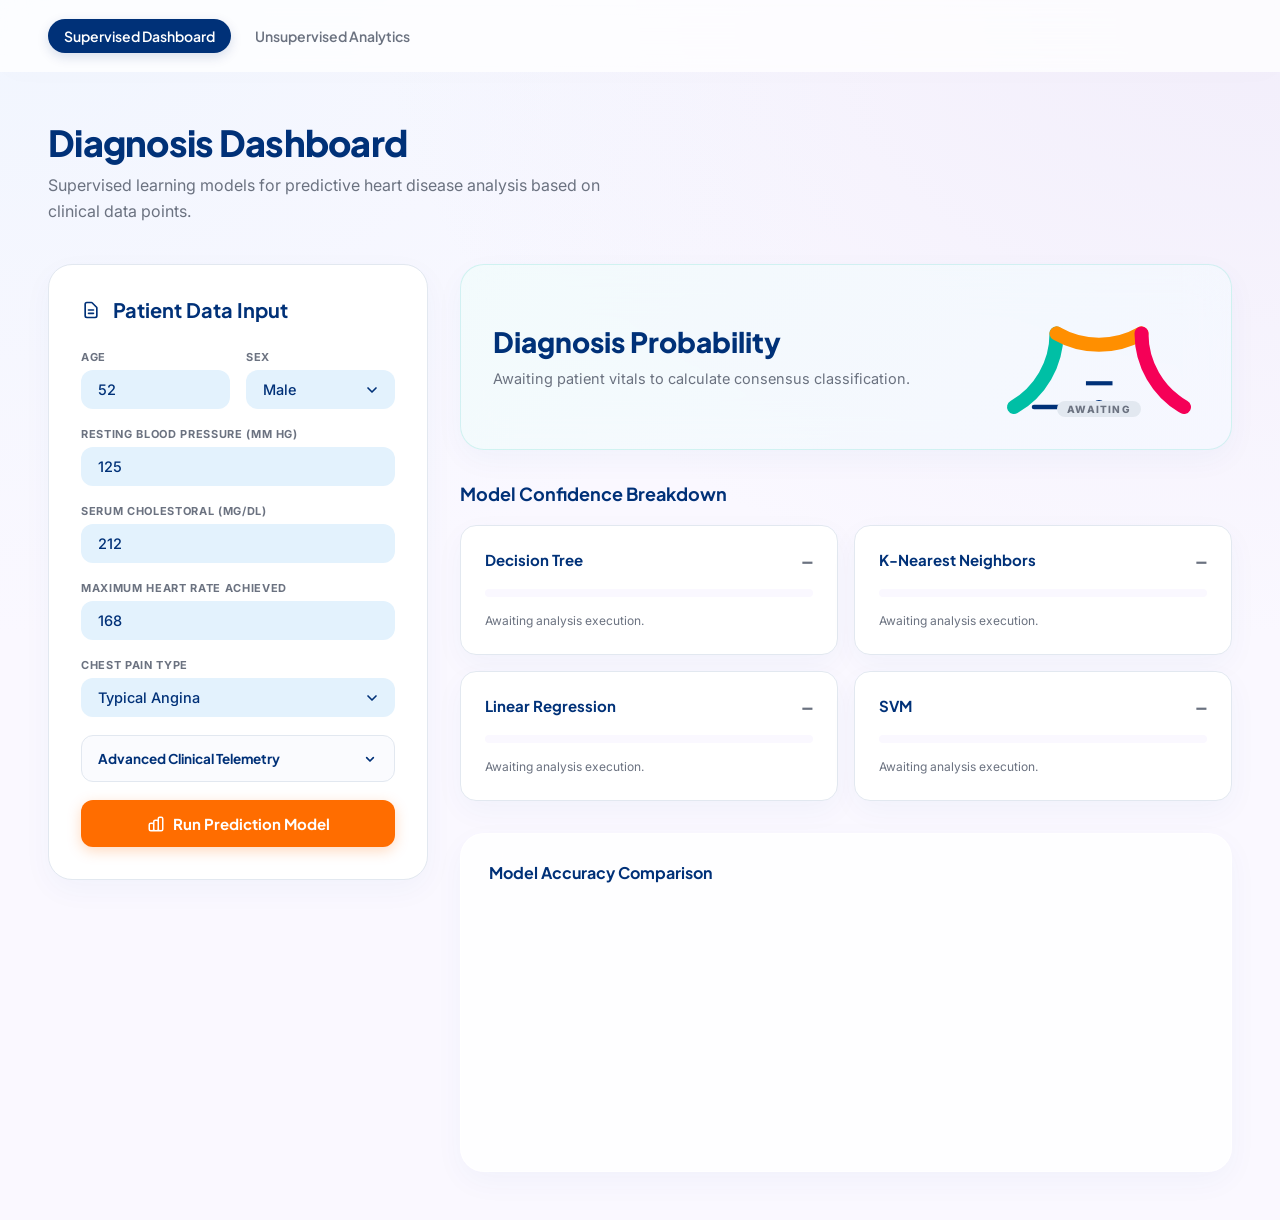
==== frontend/index.html @ 37432463 "Add heart disease prediction app with Linear Regression and redesigned frontend" ====
<!DOCTYPE html>
<html lang="en">
<head>
  <meta charset="UTF-8">
  <meta name="viewport" content="width=device-width, initial-scale=1.0">
  <title>Aura Health AI - MedInsight Clinical Analytics Suite</title>
  <!-- Google Fonts: Plus Jakarta Sans, Inter, Geist Mono -->
  <link rel="preconnect" href="https://fonts.googleapis.com">
  <link rel="preconnect" href="https://fonts.gstatic.com" crossorigin>
  <link href="https://fonts.googleapis.com/css2?family=Plus+Jakarta+Sans:wght@400;500;600;700;800&family=Inter:wght@400;500;600;700&family=Geist+Mono:wght@400;500;600;700&display=swap" rel="stylesheet">
  <link rel="stylesheet" href="style.css">
</head>
<body class="clean-room-bg">

  <!-- BEGIN: MainHeader -->
  <header class="site-header">
    <nav class="nav-container">

      <ul class="tabs" role="tablist">
        <li class="tab-item">
          <button class="tab-btn active" data-tab="predict" role="tab" aria-selected="true">
            Supervised Dashboard
          </button>
        </li>
        <li class="tab-item">
          <button class="tab-btn" data-tab="cluster" role="tab" aria-selected="false">
            Unsupervised Analytics
          </button>
        </li>
      </ul>
    </nav>
  </header>
  <!-- END: MainHeader -->

  <main class="dashboard-main">

    <!-- ============ TAB 1: SUPERVISED DASHBOARD ============ -->
    <section id="predict" class="tab-panel active">
      
      <!-- Dashboard Intro -->
      <section class="intro-section">
        <h1 class="page-title">Diagnosis Dashboard</h1>
        <p class="page-subtitle">Supervised learning models for predictive heart disease analysis based on clinical data points.</p>
      </section>

      <!-- Layout Grid -->
      <div class="dashboard-grid">
        
        <!-- Sidebar: Patient Data Input -->
        <aside class="sidebar-panel">
          <div class="panel-header">
            <svg class="panel-header-icon" fill="none" stroke="currentColor" viewBox="0 0 24 24" width="20" height="20">
              <path d="M9 12h6m-6 4h6m2 5H7a2 2 0 01-2-2V5a2 2 0 012-2h5.586a1 1 0 01.707.293l5.414 5.414a1 1 0 01.293.707V19a2 2 0 01-2 2z" stroke-linecap="round" stroke-linejoin="round" stroke-width="2"></path>
            </svg>
            <h2 class="panel-title">Patient Data Input</h2>
          </div>

          <form id="patient-form" class="telemetry-form">
            <!-- 6 Mockup/Primary Inputs -->
            <div class="grid-2">
              <div class="field">
                <label for="age">Age</label>
                <input class="input-field" type="number" id="age" name="age" min="1" max="120" value="52" required />
              </div>
              <div class="field">
                <label for="sex">Sex</label>
                <select class="input-field" id="sex" name="sex" required>
                  <option value="1" selected>Male</option>
                  <option value="0">Female</option>
                </select>
              </div>
            </div>

            <div class="field">
              <label for="trestbps">Resting Blood Pressure (mm Hg)</label>
              <input class="input-field" type="number" id="trestbps" name="trestbps" min="80" max="220" value="125" required />
            </div>

            <div class="field">
              <label for="chol">Serum Cholestoral (mg/dl)</label>
              <input class="input-field" type="number" id="chol" name="chol" min="100" max="600" value="212" required />
            </div>

            <div class="field">
              <label for="thalach">Maximum Heart Rate Achieved</label>
              <input class="input-field" type="number" id="thalach" name="thalach" min="60" max="220" value="168" required />
            </div>

            <div class="field">
              <label for="cp">Chest Pain Type</label>
              <select class="input-field" id="cp" name="cp" required>
                <option value="1" selected>Typical Angina</option>
                <option value="2">Atypical Angina</option>
                <option value="3">Non-anginal Pain</option>
                <option value="4">Asymptomatic</option>
              </select>
            </div>

            <!-- Collapsible: 7 Advanced Features -->
            <div class="accordion">
              <button type="button" class="accordion-header" id="accordion-toggle">
                <span>Advanced Clinical Telemetry</span>
                <svg class="accordion-arrow" viewBox="0 0 24 24" width="16" height="16">
                  <path d="M7 10l5 5 5-5" stroke="currentColor" stroke-width="2.5" fill="none" stroke-linecap="round" stroke-linejoin="round"/>
                </svg>
              </button>
              <div class="accordion-content" id="accordion-panel">
                <div class="accordion-body grid-2">
                  <div class="field">
                    <label for="fbs">Fasting Blood Sugar &gt;120mg</label>
                    <select class="input-field" id="fbs" name="fbs" required>
                      <option value="0" selected>No</option>
                      <option value="1">Yes</option>
                    </select>
                  </div>
                  <div class="field">
                    <label for="restecg">Resting ECG</label>
                    <select class="input-field" id="restecg" name="restecg" required>
                      <option value="0">Normal</option>
                      <option value="1">ST-T Abnormality</option>
                      <option value="2" selected>Ventricular Hypertrophy</option>
                    </select>
                  </div>
                  <div class="field">
                    <label for="exang">Exercise Angina</label>
                    <select class="input-field" id="exang" name="exang" required>
                      <option value="0" selected>No</option>
                      <option value="1">Yes</option>
                    </select>
                  </div>
                  <div class="field">
                    <label for="oldpeak">ST Depression (oldpeak)</label>
                    <input class="input-field" type="number" id="oldpeak" name="oldpeak" min="0" max="10" step="0.1" value="1.0" required />
                  </div>
                  <div class="field">
                    <label for="slope">ST Segment Slope</label>
                    <select class="input-field" id="slope" name="slope" required>
                      <option value="1">Upsloping</option>
                      <option value="2" selected>Flat</option>
                      <option value="3">Downsloping</option>
                    </select>
                  </div>
                  <div class="field">
                    <label for="ca">Vessels Colored (0-3)</label>
                    <select class="input-field" id="ca" name="ca" required>
                      <option value="0" selected>0</option>
                      <option value="1">1</option>
                      <option value="2">2</option>
                      <option value="3">3</option>
                    </select>
                  </div>
                  <div class="field col-span-2">
                    <label for="thal">Thalassemia Result</label>
                    <select class="input-field" id="thal" name="thal" required>
                      <option value="0">Normal</option>
                      <option value="1">Fixed Defect</option>
                      <option value="2" selected>Reversible Defect</option>
                    </select>
                  </div>
                </div>
              </div>
            </div>

            <button class="primary-btn run-btn" type="submit" id="predict-btn">
              <svg class="btn-icon" fill="none" stroke="currentColor" viewBox="0 0 24 24" width="18" height="18">
                <path d="M9 19v-6a2 2 0 00-2-2H5a2 2 0 00-2 2v6a2 2 0 002 2h2a2 2 0 002-2zm0 0V9a2 2 0 012-2h2a2 2 0 012 2v10m-6 0a2 2 0 002 2h2a2 2 0 002-2m0 0V5a2 2 0 012-2h2a2 2 0 012 2v14a2 2 0 01-2 2h-2a2 2 0 01-2-2z" stroke-linecap="round" stroke-linejoin="round" stroke-width="2"></path>
              </svg>
              <span>Run Prediction Model</span>
            </button>
          </form>
        </aside>

        <!-- Main Results Pane -->
        <section class="main-content-panel space-y-8">
          
          <!-- Diagnosis Probability Glass Panel -->
          <div class="glass-panel main-result-card" id="diagnosis-result-card">
            <div class="result-card-info">
              <h2 class="result-card-title">Diagnosis Probability</h2>
              <p class="result-card-sub" id="result-desc">Awaiting patient vitals to calculate consensus classification.</p>
            </div>
            
            <div class="result-visualization">
              <!-- Custom Glass Speedometer Gauge -->
              <div class="gauge-container">
                <svg id="gauge-svg" class="speedometer-svg" viewBox="0 0 200 120" aria-hidden="true"></svg>
                <div class="gauge-center-content">
                  <span id="gauge-percent" class="percent-value">&mdash;</span>
                  <span id="gauge-label" class="badge-pill">AWAITING</span>
                </div>
              </div>
            </div>
          </div>

          <!-- Model Confidence Breakdown -->
          <div class="confidence-section">
            <h3 class="section-subtitle">Model Confidence Breakdown</h3>
            <div class="grid-2" id="model-cards">
              <!-- Static placeholders representing initial load state, updated dynamically -->
              <div class="glass-panel model-breakdown-card">
                <div class="model-card-header">
                  <h4 class="model-name">Decision Tree</h4>
                  <span class="model-percentage text-muted">&mdash;</span>
                </div>
                <div class="progress-bar-container">
                  <div class="progress-bar-fill" style="width: 0%"></div>
                </div>
                <p class="model-desc text-muted">Awaiting analysis execution.</p>
              </div>
              <div class="glass-panel model-breakdown-card">
                <div class="model-card-header">
                  <h4 class="model-name">K-Nearest Neighbors</h4>
                  <span class="model-percentage text-muted">&mdash;</span>
                </div>
                <div class="progress-bar-container">
                  <div class="progress-bar-fill" style="width: 0%"></div>
                </div>
                <p class="model-desc text-muted">Awaiting analysis execution.</p>
              </div>
              <div class="glass-panel model-breakdown-card">
                <div class="model-card-header">
                  <h4 class="model-name">Linear Regression</h4>
                  <span class="model-percentage text-muted">&mdash;</span>
                </div>
                <div class="progress-bar-container">
                  <div class="progress-bar-fill" style="width: 0%"></div>
                </div>
                <p class="model-desc text-muted">Awaiting analysis execution.</p>
              </div>
              <div class="glass-panel model-breakdown-card">
                <div class="model-card-header">
                  <h4 class="model-name">SVM</h4>
                  <span class="model-percentage text-muted">&mdash;</span>
                </div>
                <div class="progress-bar-container">
                  <div class="progress-bar-fill" style="width: 0%"></div>
                </div>
                <p class="model-desc text-muted">Awaiting analysis execution.</p>
              </div>
            </div>
          </div>

          <!-- Model Accuracy Chart -->
          <div class="glass-panel chart-card">
            <h3 class="chart-card-title">Model Accuracy Comparison</h3>
            <div class="chart-wrapper">
              <canvas id="accuracy-chart"></canvas>
            </div>
          </div>

        </section>

      </div>
    </section>

    <!-- ============ TAB 2: UNSUPERVISED ANALYTICS ============ -->
    <section id="cluster" class="tab-panel">
      
      <!-- Header Section -->
      <section class="intro-section flex-row justify-between items-end">
        <div>
          <h1 class="page-title">Patient Clustering</h1>
          <p class="page-subtitle">Unsupervised learning model (K-Means) projecting complex patient telemetry into a 2D landscape to identify underlying risk groupings.</p>
        </div>
        <div class="action-buttons">
          <button class="secondary-btn rounded-full" id="export-data-btn">
            <svg class="btn-icon" fill="none" stroke="currentColor" viewBox="0 0 24 24" width="16" height="16">
              <path d="M4 16v1a3 3 0 003 3h10a3 3 0 003-3v-1m-4-4l-4 4m0 0l-4-4m4 4V4" stroke-linecap="round" stroke-linejoin="round" stroke-width="2"></path>
            </svg>
            <span>Export Data</span>
          </button>
        </div>
      </section>

      <!-- Layout Grid -->
      <div class="dashboard-grid">
        
        <!-- Sidebar Controls & Identified Profiles -->
        <aside class="sidebar-panel space-y-8">
          
          <!-- Find Patient Cluster -->
          <section class="glass-panel sidebar-card">
            <div class="panel-header mb-4">
              <div class="icon-avatar">
                <svg class="panel-header-icon text-teal" fill="none" stroke="currentColor" viewBox="0 0 24 24" width="20" height="20">
                  <path d="M12 4.354a4 4 0 110 5.292M15 21H3v-1a6 6 0 0112 0v1zm0 0h6v-1a6 6 0 00-9-5.197M13 7a4 4 0 11-8 0 4 4 0 018 0z" stroke-linecap="round" stroke-linejoin="round" stroke-width="2"></path>
                </svg>
              </div>
              <h2 class="panel-title">Find Patient Cluster</h2>
            </div>
            
            <p class="sidebar-description">
              The K-Means algorithm partitions patients into distinct sub-populations based on multi-dimensional clinical similarities. Adjust the hyperparameters below to analyze the cluster landscape.
            </p>

            <form class="telemetry-form space-y-6">
              <div>
                <div class="flex-row justify-between mb-2">
                  <label class="input-label-caps">Number of Clusters (K)</label>
                  <span class="value-badge">3</span>
                </div>
                <input class="slider-control" max="6" min="2" type="range" value="3" disabled />
                <div class="flex-row justify-between mt-2 input-label-caps text-muted">
                  <span>2</span>
                  <span>6 (Locked)</span>
                </div>
              </div>

              <div>
                <label class="input-label-caps block mb-2">Distance Metric</label>
                <select class="input-field" disabled>
                  <option selected>Euclidean (L2)</option>
                  <option>Manhattan (L1)</option>
                </select>
              </div>

              <button class="primary-btn locate-btn" type="button" id="cluster-btn">
                <svg class="btn-icon animate-pulse" fill="none" stroke="currentColor" viewBox="0 0 24 24" width="18" height="18">
                  <path d="M9 20l-5.447-2.724A1 1 0 013 16.382V5.618a1 1 0 011.447-.894L9 7m0 13l6-3m-6 3V7m6 10l4.553 2.276A1 1 0 0021 18.382V7.618a1 1 0 00-.553-.894L15 4m0 13V4m0 0L9 7" stroke-linecap="round" stroke-linejoin="round" stroke-width="2"></path>
                </svg>
                <span>Locate Patient on Map</span>
              </button>
            </form>
          </section>

          <!-- Identified Profiles -->
          <section class="glass-panel sidebar-card">
            <h2 class="panel-title mb-6">Identified Profiles</h2>
            <div class="space-y-4" id="cluster-legend">
              <!-- Dynamically populated, fallback mock templates below -->
              <div class="profile-row animate-shimmer">
                <div class="profile-info-block">
                  <span class="profile-dot bg-teal"></span>
                  <div>
                    <h4 class="profile-name">Cluster A: Low Risk</h4>
                    <p class="profile-desc text-muted">Stable vitals, routine monitoring.</p>
                  </div>
                </div>
                <div class="profile-rate">
                  <span class="rate-value text-teal">&mdash;</span>
                  <span class="rate-label">Risk Rate</span>
                </div>
              </div>
            </div>
          </section>

        </aside>

        <!-- Main Visualization Pane -->
        <section class="main-content-panel">
          
          <div class="glass-panel chart-card flex flex-col h-full">
            <div class="flex-row justify-between items-start mb-6">
              <div class="flex-row items-center gap-3">
                <svg class="text-navy" fill="none" stroke="currentColor" viewBox="0 0 24 24" width="22" height="22">
                  <path d="M11 3.055A9.001 9.001 0 1020.945 13H11V3.055z" stroke-linecap="round" stroke-linejoin="round" stroke-width="2"></path>
                  <path d="M20.488 9H15V3.512A9.025 9.025 0 0120.488 9z" stroke-linecap="round" stroke-linejoin="round" stroke-width="2"></path>
                </svg>
                <h2 class="chart-card-title">Patient Landscape (PCA Projection)</h2>
              </div>
              <div class="zoom-controls">
                <button class="zoom-btn" title="Zoom In" id="zoom-in-btn">
                  <svg viewBox="0 0 24 24" width="16" height="16" stroke="currentColor" stroke-width="2" fill="none"><path d="M21 21l-6-6m2-5a7 7 0 11-14 0 7 7 0 0114 0zM10 7v3m0 0v3m0-3h3m-3 0H7"/></svg>
                </button>
                <button class="zoom-btn" title="Zoom Out" id="zoom-out-btn">
                  <svg viewBox="0 0 24 24" width="16" height="16" stroke="currentColor" stroke-width="2" fill="none"><path d="M21 21l-6-6m2-5a7 7 0 11-14 0 7 7 0 0114 0zM13 10H7"/></svg>
                </button>
                <button class="zoom-btn" title="Reset view" id="zoom-reset-btn">
                  <svg viewBox="0 0 24 24" width="16" height="16" stroke="currentColor" stroke-width="2" fill="none"><path d="M4 4v5h.582m15.356 2A8.001 8.001 0 004.582 9m0 0H9m11 11v-5h-.581m0 0a8.003 8.003 0 01-15.357-2m15.357 2H15"/></svg>
                </button>
              </div>
            </div>

            <!-- Scatter Plot Container -->
            <div class="scatter-plot-wrapper">
              <canvas id="scatter-chart"></canvas>
            </div>
            
            <!-- Plot Legend -->
            <div class="scatter-legend-footer">
              <div class="legend-item">
                <div class="centroid-marker">
                  <svg class="centroid-star" viewBox="0 0 24 24" width="10" height="10" fill="currentColor"><path d="M12 .587l3.668 7.431 8.2 1.192-5.934 5.784 1.4 8.168L12 18.896l-7.334 3.866 1.4-8.168L.132 9.21l8.2-1.192z"/></svg>
                </div>
                <span class="legend-label">Cluster Centroids</span>
              </div>
              <div class="divider-v"></div>
              <div class="legend-groups">
                <div class="legend-item">
                  <span class="legend-dot bg-teal"></span>
                  <span class="legend-label">Low Risk Pt.</span>
                </div>
                <div class="legend-item">
                  <span class="legend-dot bg-orange"></span>
                  <span class="legend-label">Mod Risk Pt.</span>
                </div>
                <div class="legend-item">
                  <span class="legend-dot bg-red"></span>
                  <span class="legend-label">High Risk Pt.</span>
                </div>
              </div>
            </div>

          </div>

        </section>

      </div>
    </section>

  </main>



  <!-- ChartJS (Offline Local) -->
  <script>
    window._tempDefine = window.define;
    window._tempExports = window.exports;
    window._tempModule = window.module;
    window.define = undefined;
    window.exports = undefined;
    window.module = undefined;
  </script>
  <script src="chart.umd.min.js"></script>
  <script>
    window.define = window._tempDefine;
    window.exports = window._tempExports;
    window.module = window._tempModule;
    delete window._tempDefine;
    delete window._tempExports;
    delete window._tempModule;
  </script>
  <script src="script.js"></script>
</body>
</html>
---- frontend/style.css ----
/* ----------------------------------------------------
   Aura Health AI - Design System (Vanilla CSS)
   Aesthetic: Modern Corporate & Glassmorphism (Clean Room)
   ---------------------------------------------------- */

:root {
  /* Color Palette */
  --bg-color: #faf8ff;
  --surface-solid: #ffffff;
  --surface-glass: rgba(255, 255, 255, 0.8);
  --surface-glass-high: rgba(255, 255, 255, 0.95);
  
  --primary-navy: #003178;
  --primary-navy-hover: #00255c;
  --primary-container: #0d47a1;
  --primary-light: #e3f2fd;
  
  --accent-teal: #00bfa5;
  --accent-teal-hover: #00a38c;
  --accent-teal-glow: rgba(0, 191, 165, 0.2);
  
  --accent-orange: #ff6d00;
  --accent-orange-hover: #e66200;
  --accent-orange-glow: rgba(255, 109, 0, 0.25);
  
  /* Semantic Risk Colors */
  --risk-low: #00bfa5;
  --risk-low-bg: rgba(0, 191, 165, 0.1);
  --risk-mod: #ff8f00;
  --risk-mod-bg: rgba(255, 143, 0, 0.1);
  --risk-high: #f50057;
  --risk-high-bg: rgba(245, 0, 87, 0.1);
  
  --text-primary: #1a1b21;
  --text-muted: #6b7280;
  --text-light: #9ca3af;
  --border-glass: rgba(255, 255, 255, 0.6);
  --border-light: #e2e8f0;
  
  /* Shadows */
  --shadow-ambient: 0 10px 30px rgba(13, 71, 161, 0.04);
  --shadow-hover: 0 15px 40px rgba(13, 71, 161, 0.08);
  --shadow-focus: 0 0 0 4px rgba(13, 71, 161, 0.15);
  
  /* Radius & Transitions */
  --radius-card: 24px;
  --radius-input: 12px;
  --radius-pill: 999px;
  
  --transition-smooth: all 0.3s cubic-bezier(0.4, 0, 0.2, 1);
  --transition-fast: all 0.15s ease;
  
  /* Fonts */
  --font-headline: 'Plus Jakarta Sans', system-ui, -apple-system, sans-serif;
  --font-body: 'Inter', system-ui, -apple-system, sans-serif;
  --font-mono: 'Geist Mono', 'JetBrains Mono', monospace;
}

/* Base resets & global styles */
* {
  box-sizing: border-box;
  margin: 0;
  padding: 0;
}

html, body {
  min-height: 100vh;
  font-family: var(--font-body);
  color: var(--text-primary);
  background-color: var(--bg-color);
  -webkit-font-smoothing: antialiased;
  -moz-osx-font-smoothing: grayscale;
}

.clean-room-bg {
  background-image: 
    radial-gradient(at 0% 0%, rgba(227, 242, 253, 0.4) 0px, transparent 50%),
    radial-gradient(at 100% 0%, rgba(209, 196, 233, 0.2) 0px, transparent 50%);
  background-attachment: fixed;
}

/* Common Layout Helpers */
.grid-2 {
  display: grid;
  grid-template-columns: repeat(2, minmax(0, 1fr));
  gap: 16px;
}

.col-span-2 {
  grid-column: span 2 / span 2;
}

.space-y-8 > * + * {
  margin-top: 32px;
}

.space-y-6 > * + * {
  margin-top: 24px;
}

.space-y-4 > * + * {
  margin-top: 16px;
}

.flex-row {
  display: flex;
  flex-direction: row;
}

.flex-col {
  display: flex;
  flex-direction: column;
}

.justify-between {
  justify-content: space-between;
}

.items-center {
  align-items: center;
}

.items-end {
  align-items: flex-end;
}

.gap-3 {
  gap: 12px;
}

.h-full {
  height: 100%;
}

.text-muted {
  color: var(--text-muted) !important;
}

.text-teal {
  color: var(--accent-teal) !important;
}

.bg-teal {
  background-color: var(--accent-teal) !important;
}

.text-orange {
  color: var(--accent-orange) !important;
}

.bg-orange {
  background-color: var(--accent-orange) !important;
}

.text-red {
  color: var(--risk-high) !important;
}

.bg-red {
  background-color: var(--risk-high) !important;
}

.text-navy {
  color: var(--primary-navy) !important;
}

/* Header & Navigation Styles */
.site-header {
  position: sticky;
  top: 0;
  z-index: 100;
  background: rgba(255, 255, 255, 0.75);
  backdrop-filter: blur(16px);
  border-b: 1px solid var(--border-light);
  box-shadow: 0 4px 30px rgba(0, 0, 0, 0.01);
}

.nav-container {
  max-width: 1440px;
  margin: 0 auto;
  padding: 0 48px;
  height: 72px;
  display: flex;
  align-items: center;
  justify-content: space-between;
}

.brand {
  display: flex;
  align-items: center;
  gap: 12px;
}

.brand-icon-wrapper {
  display: flex;
  align-items: center;
  justify-content: center;
  width: 40px;
  height: 40px;
  border-radius: 10px;
  background: var(--primary-light);
  color: var(--primary-container);
}

.heart-pulse-icon {
  animation: pulse 1.8s infinite ease-in-out;
}

@keyframes pulse {
  0% { transform: scale(1); }
  15% { transform: scale(1.15); }
  30% { transform: scale(1); }
  45% { transform: scale(1.15); }
  60% { transform: scale(1); }
  100% { transform: scale(1); }
}

.brand-text {
  display: flex;
  flex-direction: column;
}

.brand-name {
  font-family: var(--font-headline);
  font-size: 18px;
  font-weight: 700;
  letter-spacing: -0.01em;
  color: var(--primary-navy);
}

.brand-logo-ai {
  background: var(--accent-orange);
  color: white;
  padding: 1px 6px;
  border-radius: 6px;
  font-size: 11px;
  font-weight: 800;
  margin-left: 2px;
}

.brand-system {
  font-size: 10px;
  font-weight: 600;
  letter-spacing: 0.05em;
  text-transform: uppercase;
  color: var(--text-muted);
  margin-top: 1px;
}

.tabs {
  display: flex;
  list-style: none;
  height: 100%;
  gap: 8px;
}

.tab-item {
  display: flex;
  align-items: center;
  height: 100%;
}

.tab-btn {
  background: none;
  border: none;
  font-family: var(--font-headline);
  font-size: 14px;
  font-weight: 600;
  color: var(--text-muted);
  padding: 8px 16px;
  border-radius: var(--radius-pill);
  cursor: pointer;
  transition: var(--transition-smooth);
}

.tab-btn:hover {
  color: var(--primary-navy);
  background: rgba(13, 71, 161, 0.04);
}

.tab-btn.active {
  color: white;
  background: var(--primary-navy);
  box-shadow: 0 4px 12px rgba(0, 49, 120, 0.15);
}

/* Dashboard Wrapper */
.dashboard-main {
  max-width: 1440px;
  margin: 0 auto;
  padding: 48px;
}

/* Tab Panels */
.tab-panel {
  display: none;
  opacity: 0;
  transform: translateY(10px);
  transition: opacity 0.4s ease, transform 0.4s ease;
}

.tab-panel.active {
  display: block;
  opacity: 1;
  transform: translateY(0);
}

/* Intro Section */
.intro-section {
  margin-bottom: 40px;
}

.page-title {
  font-family: var(--font-headline);
  font-size: 36px;
  font-weight: 800;
  color: var(--primary-navy);
  letter-spacing: -0.02em;
  margin-bottom: 8px;
}

.page-subtitle {
  font-size: 16px;
  color: var(--text-muted);
  max-width: 600px;
  line-height: 1.6;
}

/* Grid Layout */
.dashboard-grid {
  display: grid;
  grid-template-columns: 380px 1fr;
  gap: 32px;
  align-items: start;
}

@media (max-width: 1024px) {
  .dashboard-grid {
    grid-template-columns: 1fr;
  }
}

/* Sidebar Panel Styles */
.sidebar-panel {
  background: var(--surface-solid);
  border-radius: var(--radius-card);
  padding: 32px;
  box-shadow: var(--shadow-ambient);
  border: 1px solid var(--border-light);
}

.panel-header {
  display: flex;
  align-items: center;
  gap: 12px;
  margin-bottom: 28px;
}

.panel-header-icon {
  color: var(--primary-navy);
}

.panel-title {
  font-family: var(--font-headline);
  font-size: 20px;
  font-weight: 700;
  color: var(--primary-navy);
}

.sidebar-description {
  font-size: 13.5px;
  line-height: 1.6;
  color: var(--text-muted);
  margin-bottom: 24px;
}

/* Form Styles */
.telemetry-form {
  display: flex;
  flex-direction: column;
  gap: 18px;
}

.field {
  display: flex;
  flex-direction: column;
  gap: 6px;
}

.field label {
  font-size: 11px;
  font-weight: 700;
  text-transform: uppercase;
  letter-spacing: 0.06em;
  color: var(--text-muted);
}

.input-field {
  width: 100%;
  background: var(--primary-light);
  border: 1px solid transparent;
  border-radius: var(--radius-input);
  padding: 10px 16px;
  font-family: var(--font-body);
  font-size: 14.5px;
  font-weight: 500;
  color: var(--primary-navy);
  outline: none;
  transition: var(--transition-smooth);
}

.input-field:focus {
  background: white;
  border-color: var(--primary-navy);
  box-shadow: var(--shadow-focus);
}

select.input-field {
  appearance: none;
  background-image: url("data:image/svg+xml,%3Csvg viewBox='0 0 24 24' width='16' height='16' fill='none' stroke='%23003178' stroke-width='2.5' stroke-linecap='round' stroke-linejoin='round' xmlns='http://www.w3.org/2000/svg'%3E%3Cpath d='M6 9l6 6 6-6'/%3E%3C/svg%3E");
  background-repeat: no-repeat;
  background-position: right 14px center;
  padding-right: 40px;
  cursor: pointer;
}

/* Accordion (Advanced Telemetry) */
.accordion {
  border: 1px solid var(--border-light);
  border-radius: var(--radius-input);
  overflow: hidden;
  background: #fafbfe;
  transition: var(--transition-smooth);
}

.accordion-header {
  width: 100%;
  background: none;
  border: none;
  display: flex;
  justify-content: space-between;
  align-items: center;
  padding: 14px 16px;
  font-family: var(--font-headline);
  font-size: 13.5px;
  font-weight: 700;
  color: var(--primary-navy);
  cursor: pointer;
  transition: var(--transition-smooth);
}

.accordion-header:hover {
  background: rgba(13, 71, 161, 0.03);
}

.accordion-arrow {
  color: var(--primary-navy);
  transition: transform 0.3s ease;
}

.accordion.open .accordion-arrow {
  transform: rotate(180deg);
}

.accordion-content {
  max-height: 0;
  overflow: hidden;
  transition: max-height 0.4s cubic-bezier(0.4, 0, 0.2, 1);
}

.accordion-body {
  padding: 4px 16px 20px 16px;
  border-top: 1px solid var(--border-light);
}

/* Buttons */
.primary-btn {
  display: flex;
  align-items: center;
  justify-content: center;
  gap: 8px;
  background: var(--accent-teal);
  color: white;
  border: none;
  border-radius: var(--radius-input);
  padding: 14px 20px;
  font-family: var(--font-headline);
  font-size: 15px;
  font-weight: 700;
  cursor: pointer;
  transition: var(--transition-smooth);
  box-shadow: 0 4px 14px var(--accent-teal-glow);
}

.primary-btn:hover {
  background: var(--accent-teal-hover);
  transform: translateY(-1px);
  box-shadow: 0 6px 18px var(--accent-teal-glow);
}

.primary-btn:active {
  transform: translateY(0);
}

.primary-btn:disabled {
  background: var(--text-light);
  box-shadow: none;
  cursor: not-allowed;
  transform: none;
}

.run-btn {
  background: var(--accent-orange);
  box-shadow: 0 4px 14px var(--accent-orange-glow);
}

.run-btn:hover {
  background: var(--accent-orange-hover);
  box-shadow: 0 6px 18px var(--accent-orange-glow);
}

.secondary-btn {
  display: flex;
  align-items: center;
  justify-content: center;
  gap: 8px;
  background: transparent;
  color: var(--text-primary);
  border: 2px solid var(--border-light);
  border-radius: var(--radius-pill);
  padding: 8px 20px;
  font-family: var(--font-headline);
  font-size: 13.5px;
  font-weight: 600;
  cursor: pointer;
  transition: var(--transition-smooth);
}

.secondary-btn:hover {
  background: rgba(13, 71, 161, 0.03);
  border-color: var(--text-muted);
}

.btn-icon {
  flex-shrink: 0;
}

/* Main Panel & Glassmorphism Cards */
.main-content-panel {
  display: flex;
  flex-direction: column;
}

.glass-panel {
  background: var(--surface-glass);
  backdrop-filter: blur(20px);
  -webkit-backdrop-filter: blur(20px);
  border-radius: var(--radius-card);
  border: 1px solid var(--border-glass);
  box-shadow: var(--shadow-ambient);
  padding: 32px;
  transition: var(--transition-smooth);
}

.glass-panel:hover {
  transform: translateY(-2px);
  box-shadow: var(--shadow-hover);
}

/* Diagnosis Probability Card Styling */
.main-result-card {
  display: flex;
  flex-direction: row;
  justify-content: space-between;
  align-items: center;
  background: linear-gradient(135deg, rgba(240, 252, 251, 0.7) 0%, rgba(245, 248, 255, 0.7) 100%);
  border: 1px solid rgba(0, 191, 165, 0.15);
  gap: 32px;
}

@media (max-width: 768px) {
  .main-result-card {
    flex-direction: column;
    align-items: stretch;
  }
}

.result-card-info {
  max-width: 480px;
}

.result-card-title {
  font-family: var(--font-headline);
  font-size: 28px;
  font-weight: 800;
  color: var(--primary-navy);
  margin-bottom: 8px;
}

.result-card-sub {
  font-size: 14.5px;
  line-height: 1.6;
  color: var(--text-muted);
}

.result-visualization {
  display: flex;
  justify-content: center;
  align-items: center;
  flex-shrink: 0;
}

/* SVG Speedometer Gauge */
.gauge-container {
  position: relative;
  width: 200px;
  height: 120px;
}

.speedometer-svg {
  width: 100%;
  height: 100%;
  display: block;
}

.gauge-center-content {
  position: absolute;
  bottom: 0;
  left: 0;
  right: 0;
  display: flex;
  flex-direction: column;
  align-items: center;
}

.percent-value {
  font-family: var(--font-headline);
  font-size: 32px;
  font-weight: 800;
  color: var(--primary-navy);
  line-height: 1.1;
}

.badge-pill {
  font-size: 10px;
  font-weight: 800;
  text-transform: uppercase;
  letter-spacing: 0.12em;
  padding: 2px 10px;
  border-radius: var(--radius-pill);
  margin-top: 4px;
  color: var(--text-muted);
  background: var(--border-light);
}

.badge-low {
  color: white;
  background: var(--risk-low);
  box-shadow: 0 2px 8px var(--accent-teal-glow);
}

.badge-mod {
  color: white;
  background: var(--risk-mod);
  box-shadow: 0 2px 8px rgba(255, 143, 0, 0.2);
}

.badge-high {
  color: white;
  background: var(--risk-high);
  box-shadow: 0 2px 8px rgba(245, 0, 87, 0.2);
}

/* Model Confidence Breakdown */
.confidence-section {
  display: flex;
  flex-direction: column;
}

.section-subtitle {
  font-family: var(--font-headline);
  font-size: 18px;
  font-weight: 700;
  color: var(--primary-navy);
  margin-bottom: 20px;
}

.model-breakdown-card {
  padding: 24px;
  background: white;
  border-radius: 16px;
  border: 1px solid var(--border-light);
  display: flex;
  flex-direction: column;
  justify-content: space-between;
  min-height: 130px;
}

.model-card-header {
  display: flex;
  justify-content: space-between;
  align-items: flex-start;
  margin-bottom: 12px;
}

.model-name {
  font-family: var(--font-headline);
  font-size: 15px;
  font-weight: 700;
  color: var(--primary-navy);
}

.model-percentage {
  font-family: var(--font-mono);
  font-size: 18px;
  font-weight: 700;
  color: var(--primary-navy);
}

.progress-bar-container {
  height: 8px;
  width: 100%;
  background: var(--bg-color);
  border-radius: var(--radius-pill);
  overflow: hidden;
  margin-bottom: 12px;
}

.progress-bar-fill {
  height: 100%;
  width: 0%;
  border-radius: var(--radius-pill);
  background: var(--primary-navy);
  transition: width 0.8s cubic-bezier(0.4, 0, 0.2, 1);
}

.model-desc {
  font-size: 12px;
  line-height: 1.5;
  color: var(--text-muted);
}

/* Chart Card */
.chart-card {
  padding: 28px;
}

.chart-card-title {
  font-family: var(--font-headline);
  font-size: 16px;
  font-weight: 700;
  color: var(--primary-navy);
  margin-bottom: 20px;
}

.chart-wrapper {
  position: relative;
  height: 240px;
  width: 100%;
}

.chart-wrapper-tall {
  height: 480px;
}

/* Unsupervised tab structures */
.icon-avatar {
  display: flex;
  align-items: center;
  justify-content: center;
  width: 38px;
  height: 38px;
  border-radius: 8px;
  background: var(--primary-light);
}

.input-label-caps {
  font-size: 10px;
  font-weight: 700;
  text-transform: uppercase;
  letter-spacing: 0.08em;
  color: var(--text-muted);
}

.value-badge {
  font-family: var(--font-mono);
  font-size: 13px;
  font-weight: 700;
  color: var(--primary-navy);
  background: var(--primary-light);
  padding: 2px 8px;
  border-radius: 6px;
}

.slider-control {
  width: 100%;
  height: 6px;
  background: var(--border-light);
  border-radius: var(--radius-pill);
  outline: none;
  cursor: pointer;
}

.slider-control::-webkit-slider-thumb {
  -webkit-appearance: none;
  appearance: none;
  width: 18px;
  height: 18px;
  border-radius: 50%;
  background: var(--primary-navy);
  cursor: pointer;
  transition: var(--transition-fast);
}

.slider-control::-webkit-slider-thumb:hover {
  transform: scale(1.15);
}

.slider-control:disabled {
  opacity: 0.6;
  cursor: not-allowed;
}

.slider-control:disabled::-webkit-slider-thumb {
  background: var(--text-light);
}

.locate-btn {
  width: 100%;
  margin-top: 10px;
}

/* Identified Profiles Card List */
.sidebar-card {
  padding: 28px;
}

.profile-row {
  display: flex;
  justify-content: space-between;
  align-items: center;
  padding: 14px;
  background: var(--bg-color);
  border: 1px solid var(--border-light);
  border-radius: 12px;
  transition: var(--transition-smooth);
}

.profile-row:hover {
  transform: translateX(2px);
  border-color: var(--primary-light);
  background: white;
}

.profile-info-block {
  display: flex;
  align-items: center;
  gap: 12px;
}

.profile-dot {
  width: 8px;
  height: 8px;
  border-radius: 50%;
  flex-shrink: 0;
}

.profile-name {
  font-family: var(--font-headline);
  font-size: 13.5px;
  font-weight: 700;
  color: var(--text-primary);
}

.profile-desc {
  font-size: 11px;
  color: var(--text-muted);
  margin-top: 2px;
}

.profile-rate {
  text-align: right;
  display: flex;
  flex-direction: column;
}

.rate-value {
  font-family: var(--font-mono);
  font-size: 16px;
  font-weight: 800;
  line-height: 1.2;
}

.rate-label {
  font-size: 9px;
  font-weight: 700;
  text-transform: uppercase;
  color: var(--text-light);
  letter-spacing: 0.05em;
  margin-top: 1px;
}

/* Scatter Plot Visual Customizations */
.scatter-plot-wrapper {
  position: relative;
  height: 520px;
  width: 100%;
  margin: 16px 0;
  flex-grow: 1;
  background: #fdfefe;
  border: 1px solid #f1f5f9;
  border-radius: 16px;
  padding: 12px;
}

.zoom-controls {
  display: flex;
  gap: 6px;
}

.zoom-btn {
  display: flex;
  align-items: center;
  justify-content: center;
  width: 32px;
  height: 32px;
  border-radius: 8px;
  background: var(--bg-color);
  border: 1px solid var(--border-light);
  color: var(--text-muted);
  cursor: pointer;
  transition: var(--transition-smooth);
}

.zoom-btn:hover {
  background: var(--primary-light);
  color: var(--primary-navy);
  border-color: rgba(13, 71, 161, 0.2);
}

.scatter-legend-footer {
  border-top: 1px solid var(--border-light);
  padding-top: 20px;
  margin-top: 12px;
  display: flex;
  justify-content: center;
  align-items: center;
  gap: 32px;
  flex-wrap: wrap;
}

.divider-v {
  width: 1px;
  height: 16px;
  background: var(--border-light);
}

.legend-groups {
  display: flex;
  gap: 24px;
}

.legend-item {
  display: flex;
  align-items: center;
  gap: 8px;
}

.legend-dot {
  width: 8px;
  height: 8px;
  border-radius: 50%;
}

.centroid-marker {
  display: flex;
  align-items: center;
  justify-content: center;
  width: 16px;
  height: 16px;
  border-radius: 50%;
  background: var(--accent-teal);
  color: white;
}

.centroid-star {
  display: block;
}

.legend-label {
  font-size: 12px;
  font-weight: 700;
  color: var(--text-muted);
}

/* Footer styling */
.site-footer {
  max-width: 1440px;
  margin: 0 auto;
  padding: 40px 48px;
  border-top: 1px solid var(--border-light);
  margin-top: 48px;
}

.footer-content {
  display: flex;
  justify-content: center;
  align-items: center;
  font-size: 12px;
  color: var(--text-light);
  font-weight: 500;
}

.disclaimer {
  color: var(--text-muted);
  background: #fef3c7;
  padding: 4px 10px;
  border-radius: 6px;
  font-weight: 600;
}

/* Shimmer/Placeholder State styling for async loading */
.animate-shimmer {
  background: linear-gradient(90deg, #f8f9fa 25%, #f1f3f5 50%, #f8f9fa 75%);
  background-size: 200% 100%;
  animation: shimmer 1.5s infinite;
}

@keyframes shimmer {
  0% { background-position: 200% 0; }
  100% { background-position: -200% 0; }
}

@keyframes pulse-glowing {
  0% { box-shadow: 0 0 0 0 rgba(0, 191, 165, 0.4); }
  70% { box-shadow: 0 0 0 10px rgba(0, 191, 165, 0); }
  100% { box-shadow: 0 0 0 0 rgba(0, 191, 165, 0); }
}

/* Animation trigger class helper */
.pulse-trigger {
  animation: pulse-glowing 2s infinite;
}
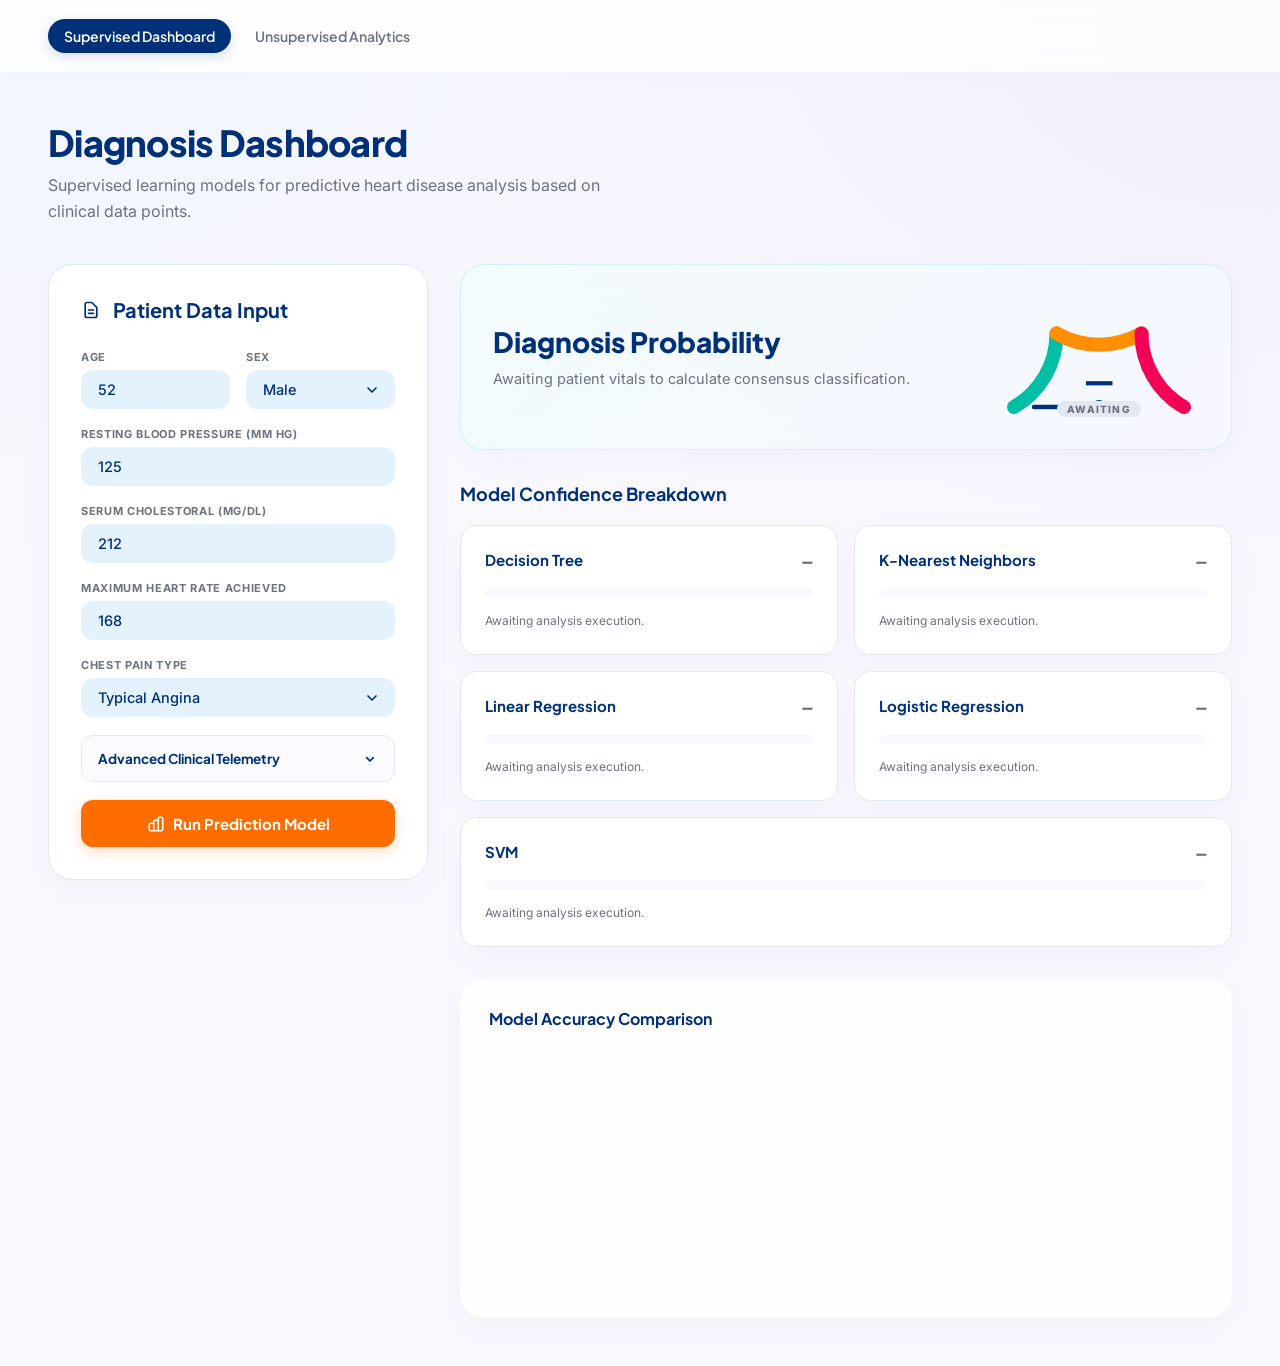
==== commit 1fe13b37: "feat: Add Logistic Regression alongside Linear Regression in training, backend, and frontend UI" ====
--- a/frontend/index.html
+++ b/frontend/index.html
@@ -228,6 +228,16 @@
                 <p class="model-desc text-muted">Awaiting analysis execution.</p>
               </div>
               <div class="glass-panel model-breakdown-card">
+                <div class="model-card-header">
+                  <h4 class="model-name">Logistic Regression</h4>
+                  <span class="model-percentage text-muted">&mdash;</span>
+                </div>
+                <div class="progress-bar-container">
+                  <div class="progress-bar-fill" style="width: 0%"></div>
+                </div>
+                <p class="model-desc text-muted">Awaiting analysis execution.</p>
+              </div>
+              <div class="glass-panel model-breakdown-card col-span-2">
                 <div class="model-card-header">
                   <h4 class="model-name">SVM</h4>
                   <span class="model-percentage text-muted">&mdash;</span>
